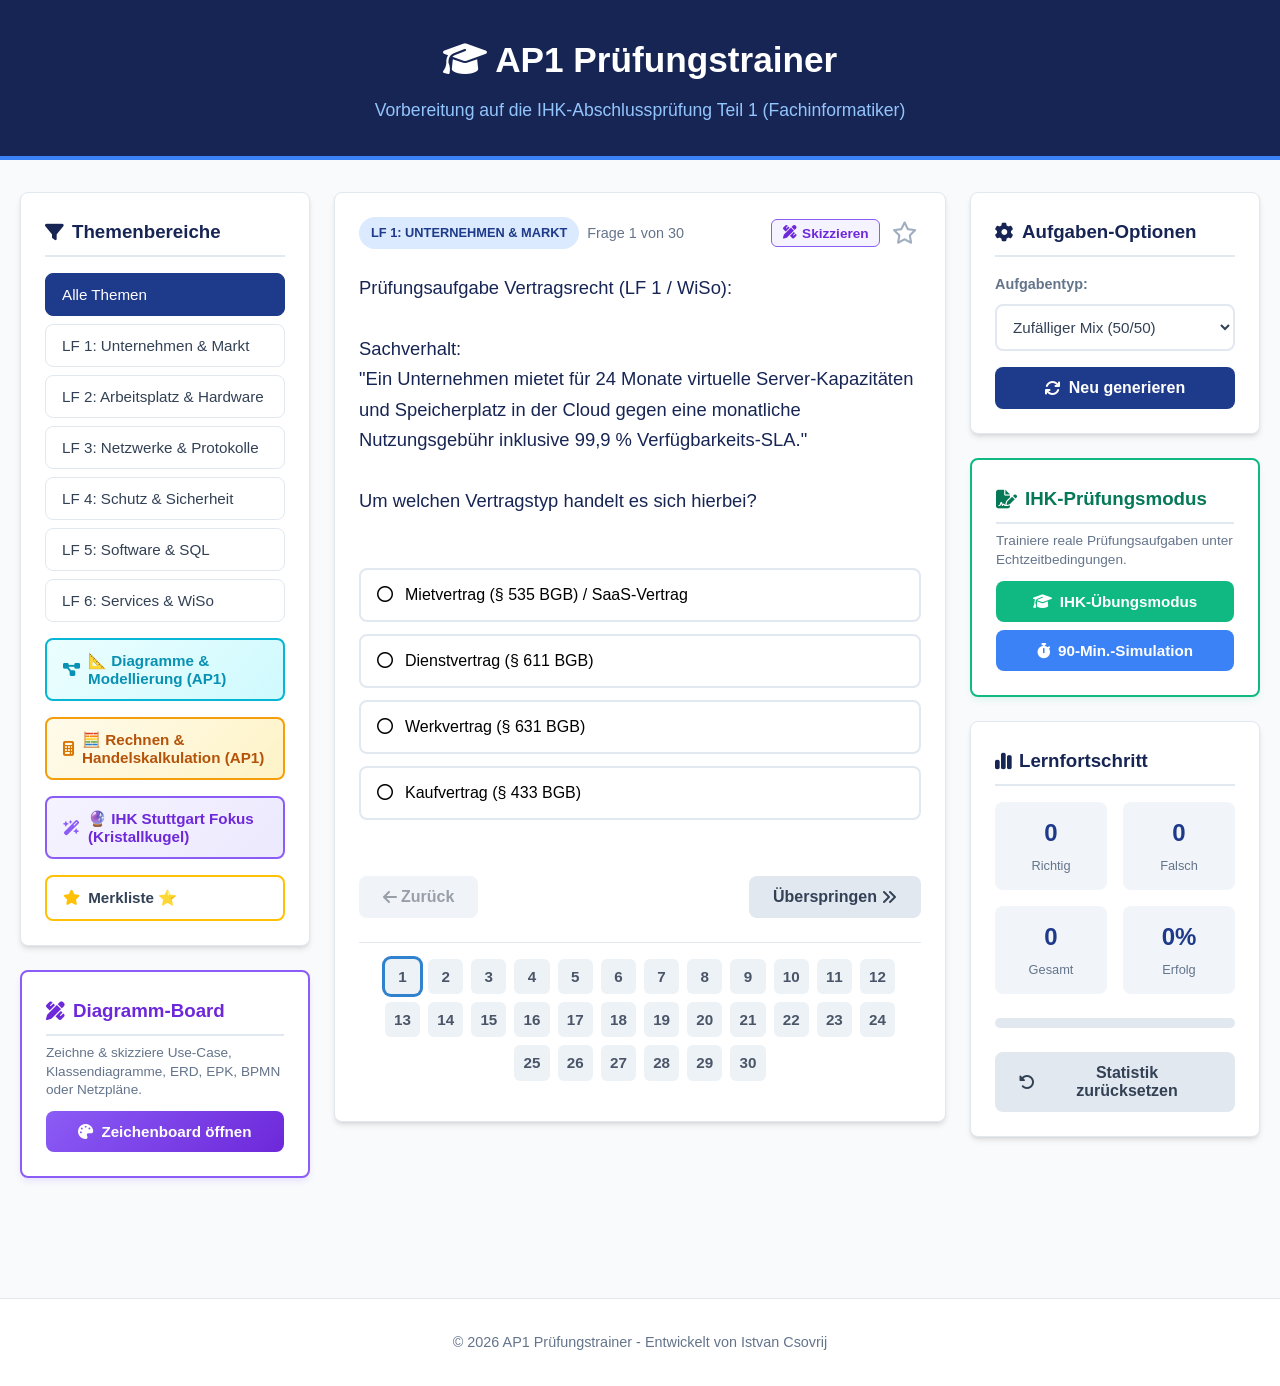
==== index.html @ 3b54e98a "fix(diagrams): prevent false diagram rendering on calculation questions and audit all musterloesunge" ====
<!DOCTYPE html>
<html lang="de">
<head>
    <meta charset="UTF-8">
    <meta http-equiv="refresh" content="0; url=AP1_Pruefungstrainer_Istvan_Csovrij/?v=73">
    <title>Weiterleitung zum AP1 Prüfungstrainer...</title>
    <script>
        window.location.replace("AP1_Pruefungstrainer_Istvan_Csovrij/" + (window.location.search || "?v=73"));
    </script>
</head>
<body style="font-family: sans-serif; text-align: center; padding: 3rem;">
    <h2>Weiterleitung zum AP1 Prüfungstrainer...</h2>
    <p><a href="AP1_Pruefungstrainer_Istvan_Csovrij/?v=73" style="color: #2563eb; font-weight: bold; font-size: 1.1rem;">Klicke hier, falls keine automatische Weiterleitung erfolgt</a>.</p>
</body>
</html>
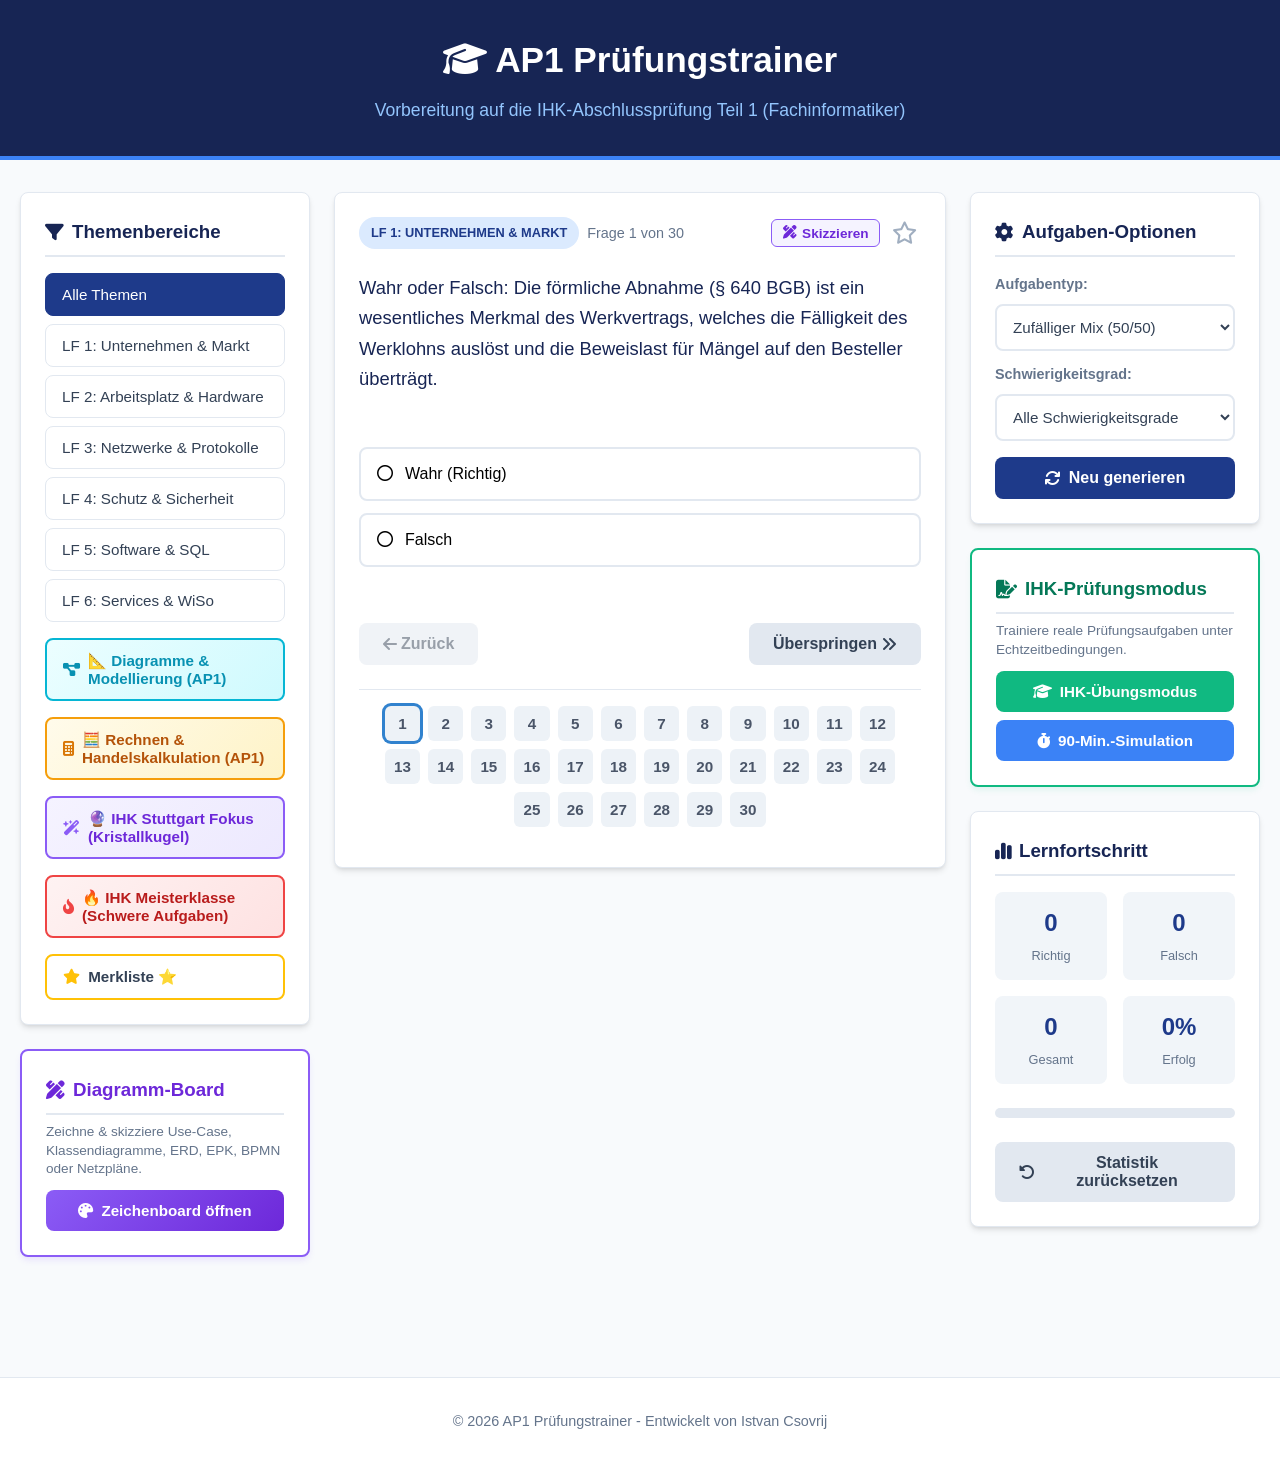
==== commit 39e3c6cf: "feat: add comprehensive IHK Meisterklasse (Hardcore difficulty mode) with 448+ advanced multi-step e" ====
--- a/index.html
+++ b/index.html
@@ -2,14 +2,14 @@
 <html lang="de">
 <head>
     <meta charset="UTF-8">
-    <meta http-equiv="refresh" content="0; url=AP1_Pruefungstrainer_Istvan_Csovrij/?v=73">
+    <meta http-equiv="refresh" content="0; url=AP1_Pruefungstrainer_Istvan_Csovrij/?v=74">
     <title>Weiterleitung zum AP1 Prüfungstrainer...</title>
     <script>
-        window.location.replace("AP1_Pruefungstrainer_Istvan_Csovrij/" + (window.location.search || "?v=73"));
+        window.location.replace("AP1_Pruefungstrainer_Istvan_Csovrij/" + (window.location.search || "?v=74"));
     </script>
 </head>
 <body style="font-family: sans-serif; text-align: center; padding: 3rem;">
     <h2>Weiterleitung zum AP1 Prüfungstrainer...</h2>
-    <p><a href="AP1_Pruefungstrainer_Istvan_Csovrij/?v=73" style="color: #2563eb; font-weight: bold; font-size: 1.1rem;">Klicke hier, falls keine automatische Weiterleitung erfolgt</a>.</p>
+    <p><a href="AP1_Pruefungstrainer_Istvan_Csovrij/?v=74" style="color: #2563eb; font-weight: bold; font-size: 1.1rem;">Klicke hier, falls keine automatische Weiterleitung erfolgt</a>.</p>
 </body>
 </html>
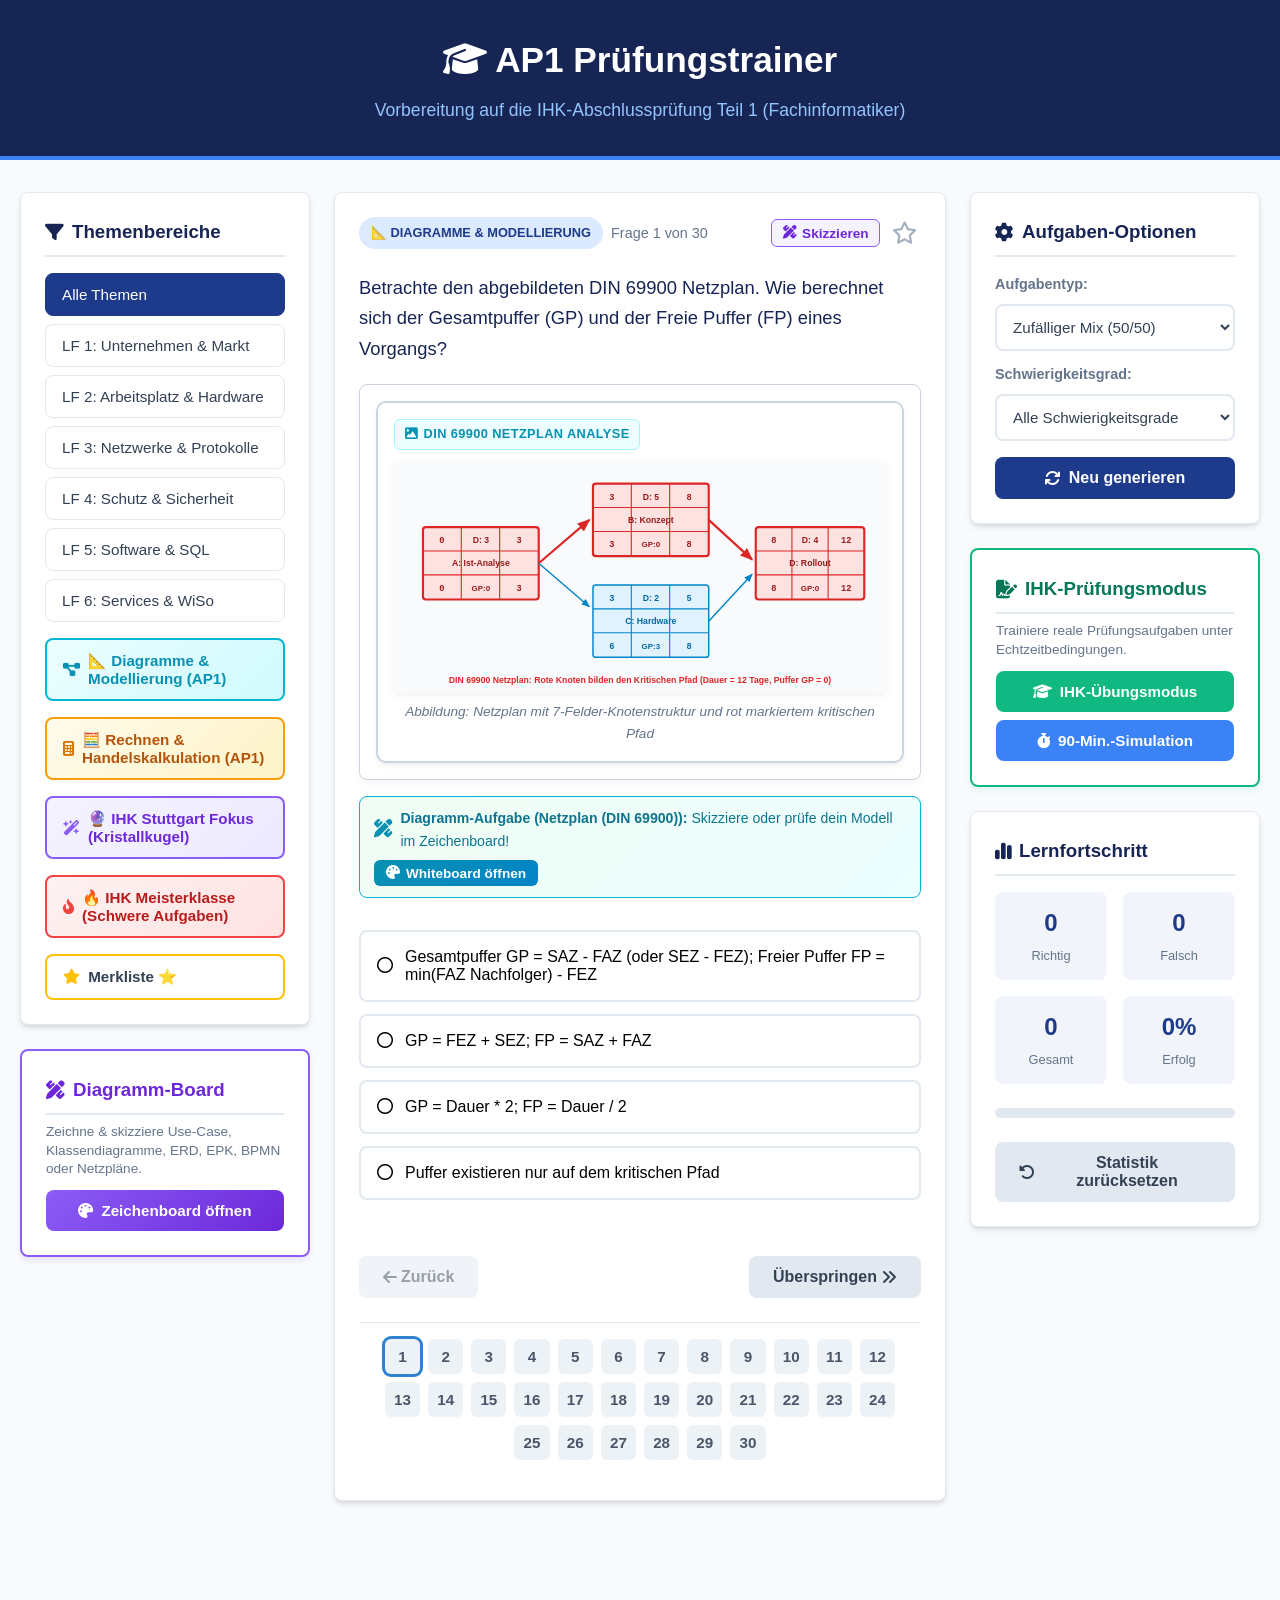
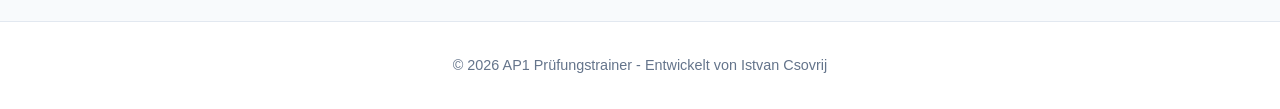
==== commit 0b56cf6f: "fix(diagrams): add dedicated svgs for rabattberechnung, loop types and tracing (v=75)" ====
--- a/index.html
+++ b/index.html
@@ -2,14 +2,14 @@
 <html lang="de">
 <head>
     <meta charset="UTF-8">
-    <meta http-equiv="refresh" content="0; url=AP1_Pruefungstrainer_Istvan_Csovrij/?v=74">
+    <meta http-equiv="refresh" content="0; url=AP1_Pruefungstrainer_Istvan_Csovrij/?v=75">
     <title>Weiterleitung zum AP1 Prüfungstrainer...</title>
     <script>
-        window.location.replace("AP1_Pruefungstrainer_Istvan_Csovrij/" + (window.location.search || "?v=74"));
+        window.location.replace("AP1_Pruefungstrainer_Istvan_Csovrij/" + (window.location.search || "?v=75"));
     </script>
 </head>
 <body style="font-family: sans-serif; text-align: center; padding: 3rem;">
     <h2>Weiterleitung zum AP1 Prüfungstrainer...</h2>
-    <p><a href="AP1_Pruefungstrainer_Istvan_Csovrij/?v=74" style="color: #2563eb; font-weight: bold; font-size: 1.1rem;">Klicke hier, falls keine automatische Weiterleitung erfolgt</a>.</p>
+    <p><a href="AP1_Pruefungstrainer_Istvan_Csovrij/?v=75" style="color: #2563eb; font-weight: bold; font-size: 1.1rem;">Klicke hier, falls keine automatische Weiterleitung erfolgt</a>.</p>
 </body>
 </html>
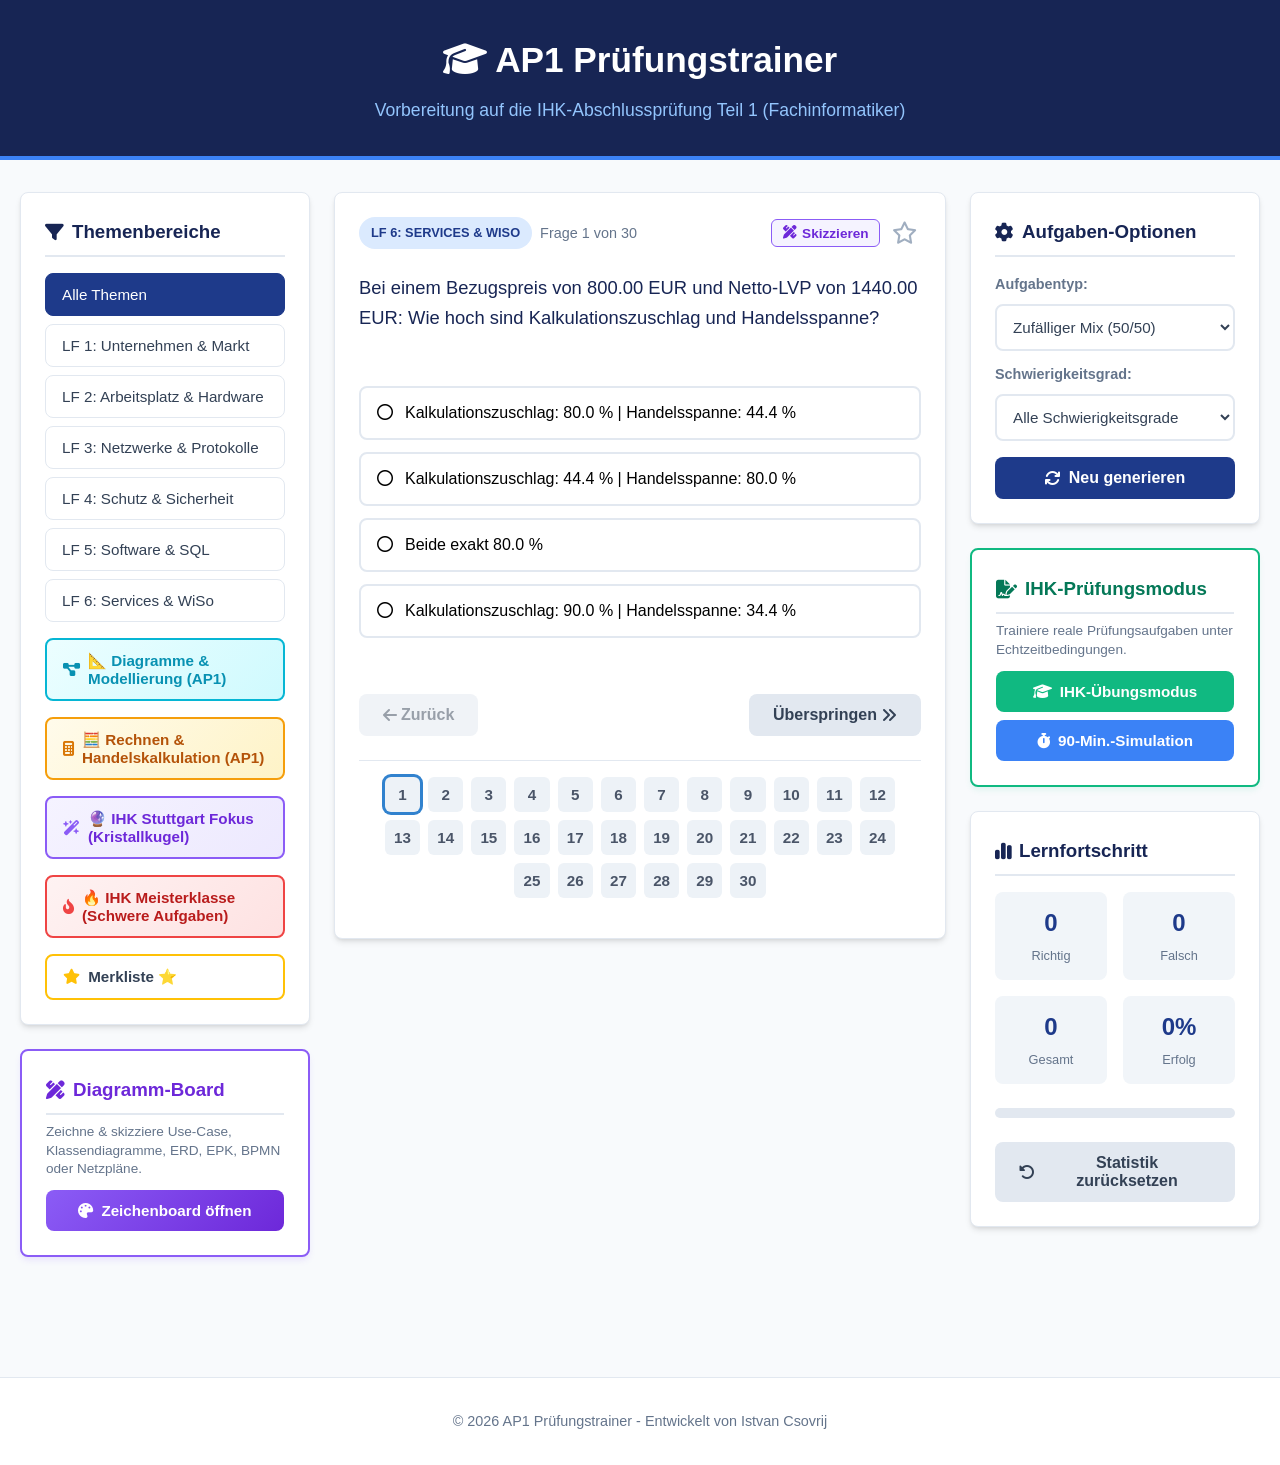
==== commit a5358a31: "fix(netzplan): add dedicated 9-node ERP, 5-node Rollout, 6-node CAD, and 4-node V1..V4 Netzplan SVGs" ====
--- a/index.html
+++ b/index.html
@@ -2,14 +2,14 @@
 <html lang="de">
 <head>
     <meta charset="UTF-8">
-    <meta http-equiv="refresh" content="0; url=AP1_Pruefungstrainer_Istvan_Csovrij/?v=75">
+    <meta http-equiv="refresh" content="0; url=AP1_Pruefungstrainer_Istvan_Csovrij/?v=76">
     <title>Weiterleitung zum AP1 Prüfungstrainer...</title>
     <script>
-        window.location.replace("AP1_Pruefungstrainer_Istvan_Csovrij/" + (window.location.search || "?v=75"));
+        window.location.replace("AP1_Pruefungstrainer_Istvan_Csovrij/" + (window.location.search || "?v=76"));
     </script>
 </head>
 <body style="font-family: sans-serif; text-align: center; padding: 3rem;">
     <h2>Weiterleitung zum AP1 Prüfungstrainer...</h2>
-    <p><a href="AP1_Pruefungstrainer_Istvan_Csovrij/?v=75" style="color: #2563eb; font-weight: bold; font-size: 1.1rem;">Klicke hier, falls keine automatische Weiterleitung erfolgt</a>.</p>
+    <p><a href="AP1_Pruefungstrainer_Istvan_Csovrij/?v=76" style="color: #2563eb; font-weight: bold; font-size: 1.1rem;">Klicke hier, falls keine automatische Weiterleitung erfolgt</a>.</p>
 </body>
 </html>
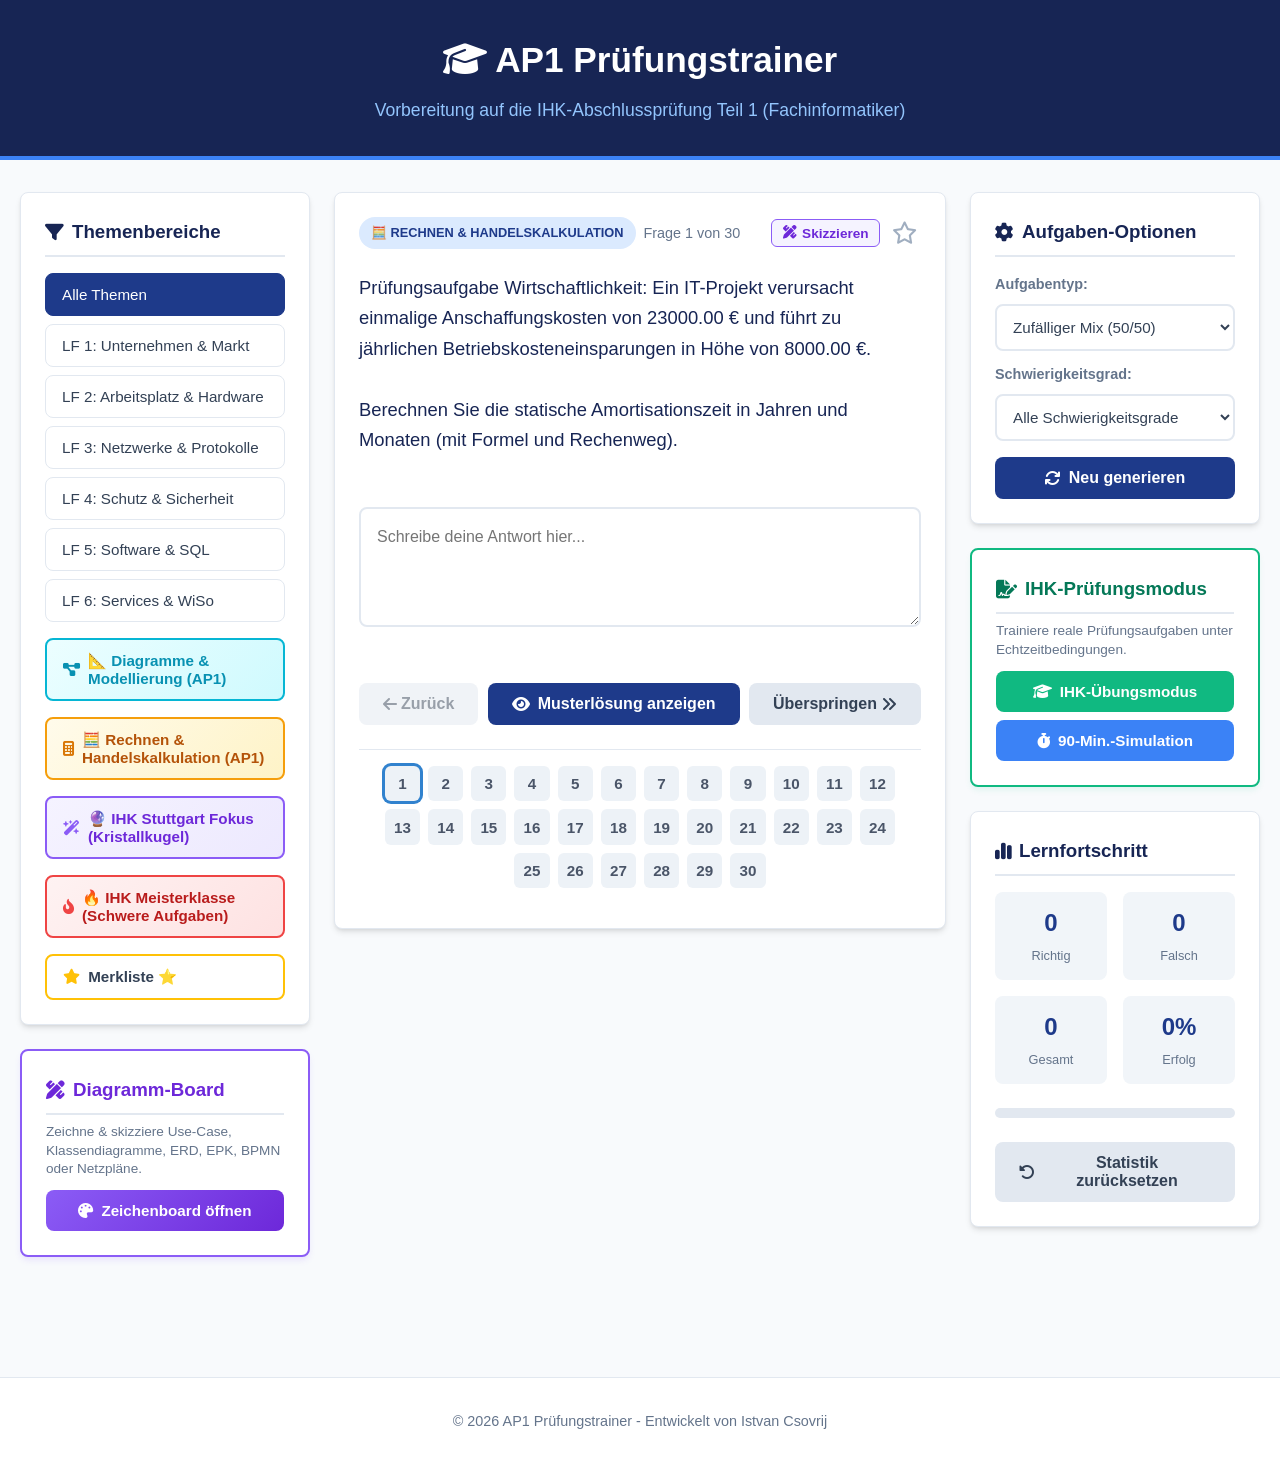
==== commit 98afe14b: "fix(diagrams): add tailored SVGs for Kurs/Teilnehmer, Ticket, Geldautomat, Zahlungsmethode and dynam" ====
--- a/index.html
+++ b/index.html
@@ -2,14 +2,14 @@
 <html lang="de">
 <head>
     <meta charset="UTF-8">
-    <meta http-equiv="refresh" content="0; url=AP1_Pruefungstrainer_Istvan_Csovrij/?v=76">
+    <meta http-equiv="refresh" content="0; url=AP1_Pruefungstrainer_Istvan_Csovrij/?v=77">
     <title>Weiterleitung zum AP1 Prüfungstrainer...</title>
     <script>
-        window.location.replace("AP1_Pruefungstrainer_Istvan_Csovrij/" + (window.location.search || "?v=76"));
+        window.location.replace("AP1_Pruefungstrainer_Istvan_Csovrij/" + (window.location.search || "?v=77"));
     </script>
 </head>
 <body style="font-family: sans-serif; text-align: center; padding: 3rem;">
     <h2>Weiterleitung zum AP1 Prüfungstrainer...</h2>
-    <p><a href="AP1_Pruefungstrainer_Istvan_Csovrij/?v=76" style="color: #2563eb; font-weight: bold; font-size: 1.1rem;">Klicke hier, falls keine automatische Weiterleitung erfolgt</a>.</p>
+    <p><a href="AP1_Pruefungstrainer_Istvan_Csovrij/?v=77" style="color: #2563eb; font-weight: bold; font-size: 1.1rem;">Klicke hier, falls keine automatische Weiterleitung erfolgt</a>.</p>
 </body>
 </html>
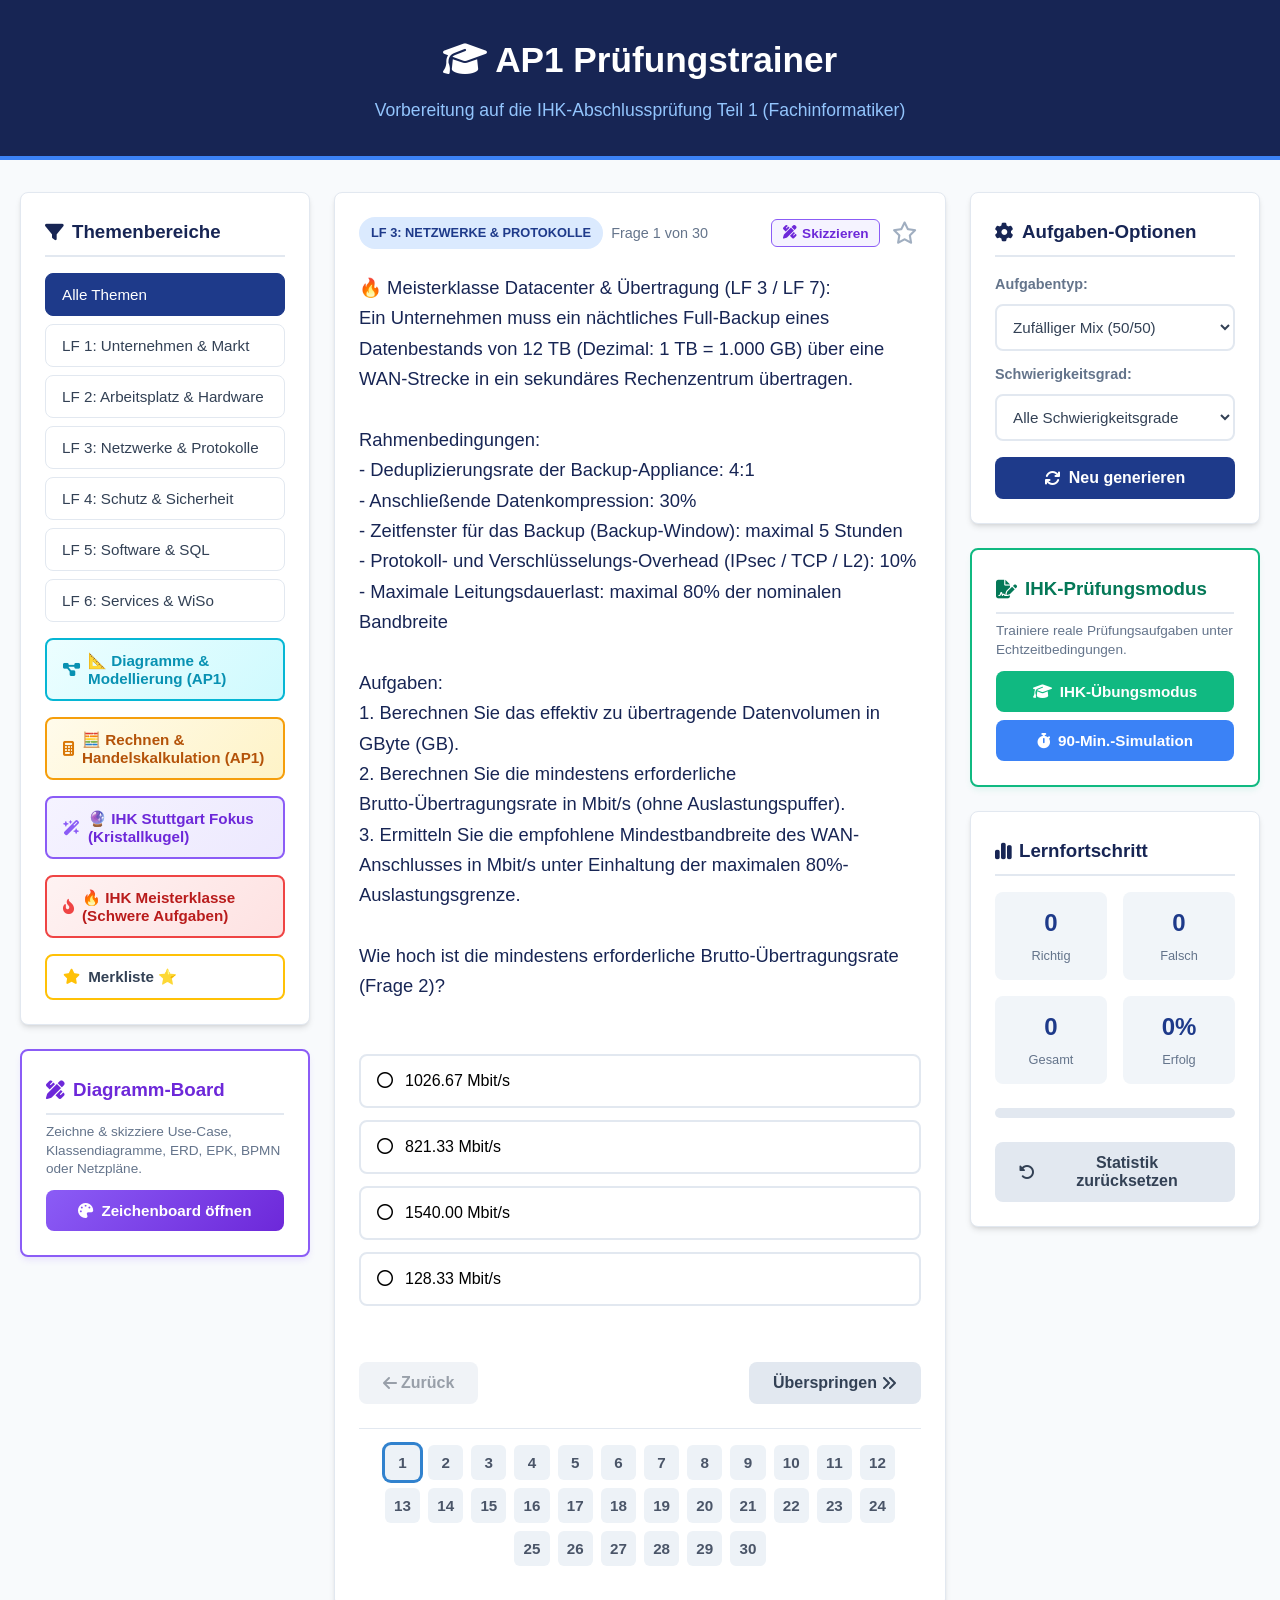
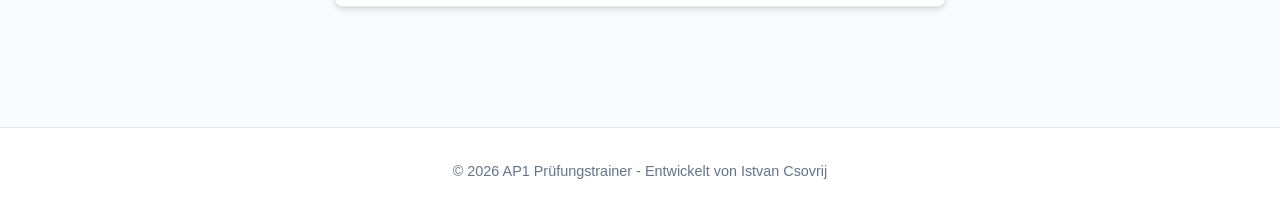
==== commit 6169f264: "fix(diagrams): add tailored ERD relational schema SVG for Ticketsystem, Geraet vererbung, Sequenz, Z" ====
--- a/index.html
+++ b/index.html
@@ -2,14 +2,14 @@
 <html lang="de">
 <head>
     <meta charset="UTF-8">
-    <meta http-equiv="refresh" content="0; url=AP1_Pruefungstrainer_Istvan_Csovrij/?v=77">
+    <meta http-equiv="refresh" content="0; url=AP1_Pruefungstrainer_Istvan_Csovrij/?v=78">
     <title>Weiterleitung zum AP1 Prüfungstrainer...</title>
     <script>
-        window.location.replace("AP1_Pruefungstrainer_Istvan_Csovrij/" + (window.location.search || "?v=77"));
+        window.location.replace("AP1_Pruefungstrainer_Istvan_Csovrij/" + (window.location.search || "?v=78"));
     </script>
 </head>
 <body style="font-family: sans-serif; text-align: center; padding: 3rem;">
     <h2>Weiterleitung zum AP1 Prüfungstrainer...</h2>
-    <p><a href="AP1_Pruefungstrainer_Istvan_Csovrij/?v=77" style="color: #2563eb; font-weight: bold; font-size: 1.1rem;">Klicke hier, falls keine automatische Weiterleitung erfolgt</a>.</p>
+    <p><a href="AP1_Pruefungstrainer_Istvan_Csovrij/?v=78" style="color: #2563eb; font-weight: bold; font-size: 1.1rem;">Klicke hier, falls keine automatische Weiterleitung erfolgt</a>.</p>
 </body>
 </html>
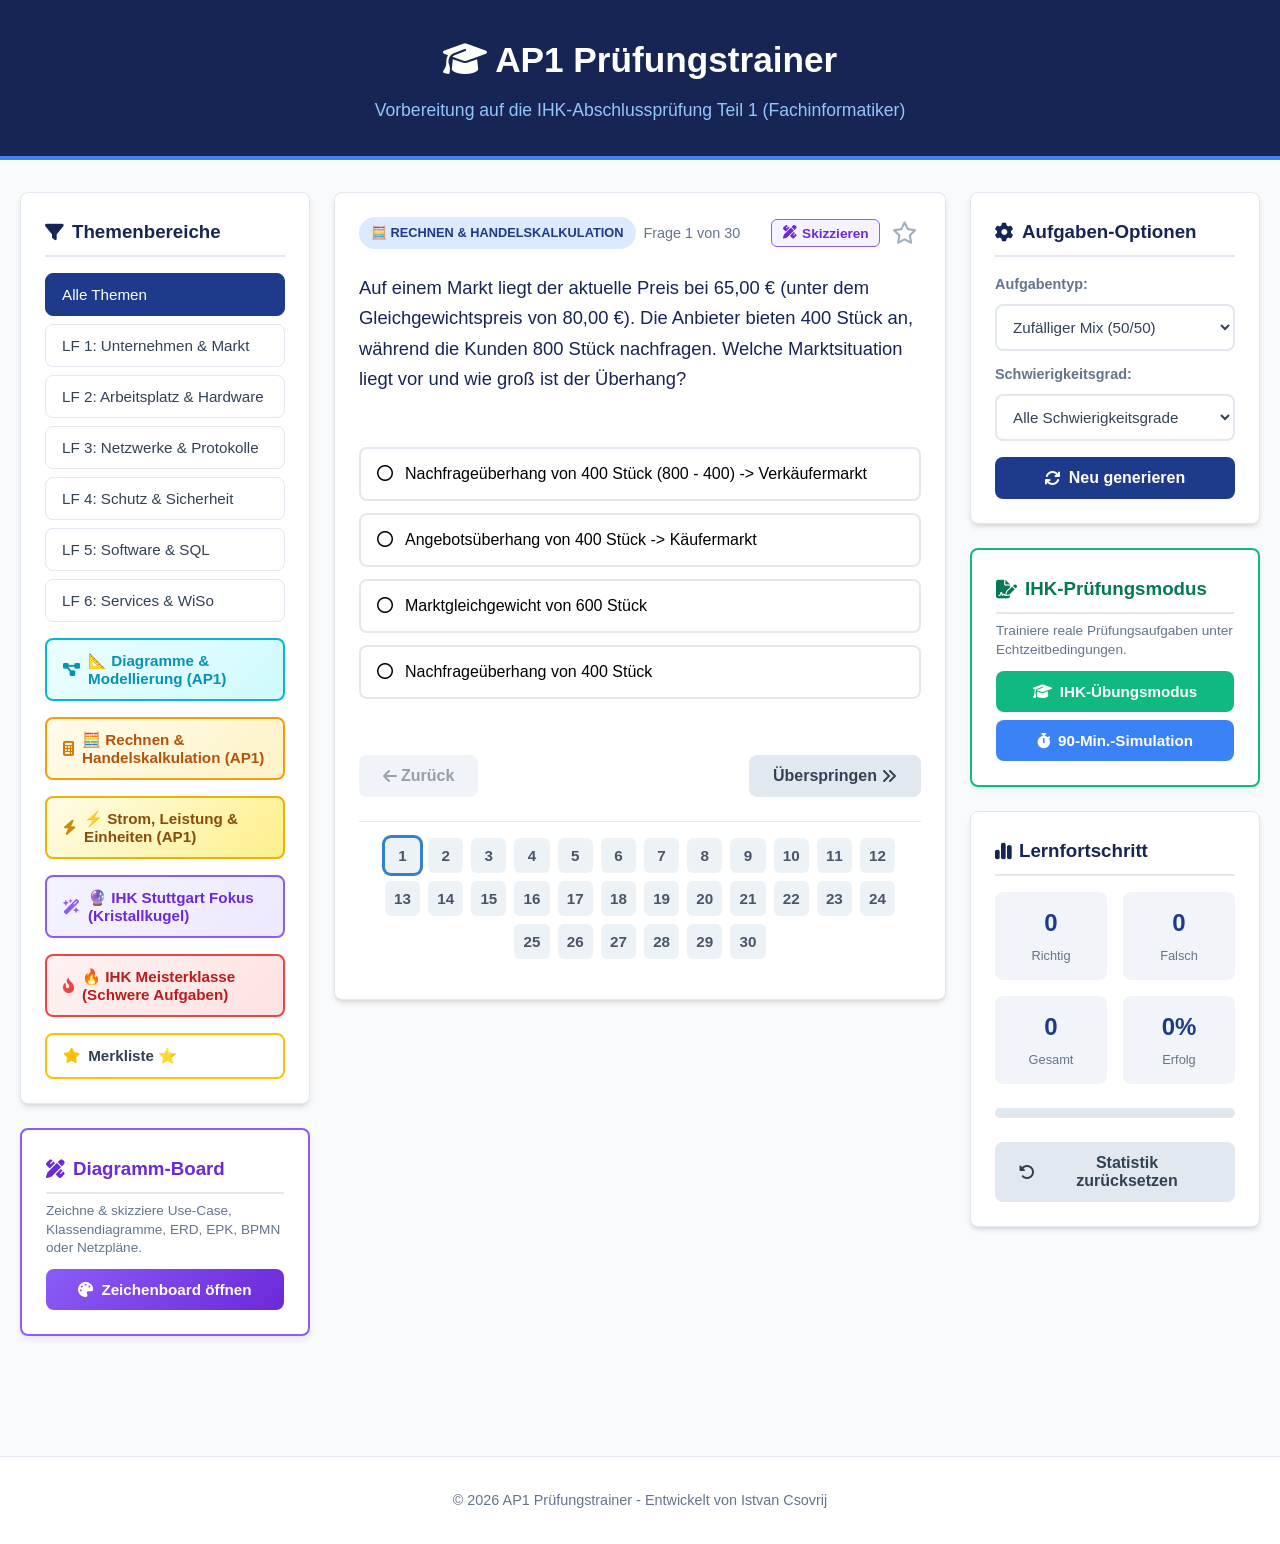
==== commit e0afa269: "feat(power-calc): add dedicated Strom & Leistung calculation tile with 14 complex IHK questions (v=7" ====
--- a/index.html
+++ b/index.html
@@ -2,14 +2,14 @@
 <html lang="de">
 <head>
     <meta charset="UTF-8">
-    <meta http-equiv="refresh" content="0; url=AP1_Pruefungstrainer_Istvan_Csovrij/?v=78">
+    <meta http-equiv="refresh" content="0; url=AP1_Pruefungstrainer_Istvan_Csovrij/?v=79">
     <title>Weiterleitung zum AP1 Prüfungstrainer...</title>
     <script>
-        window.location.replace("AP1_Pruefungstrainer_Istvan_Csovrij/" + (window.location.search || "?v=78"));
+        window.location.replace("AP1_Pruefungstrainer_Istvan_Csovrij/" + (window.location.search || "?v=79"));
     </script>
 </head>
 <body style="font-family: sans-serif; text-align: center; padding: 3rem;">
     <h2>Weiterleitung zum AP1 Prüfungstrainer...</h2>
-    <p><a href="AP1_Pruefungstrainer_Istvan_Csovrij/?v=78" style="color: #2563eb; font-weight: bold; font-size: 1.1rem;">Klicke hier, falls keine automatische Weiterleitung erfolgt</a>.</p>
+    <p><a href="AP1_Pruefungstrainer_Istvan_Csovrij/?v=79" style="color: #2563eb; font-weight: bold; font-size: 1.1rem;">Klicke hier, falls keine automatische Weiterleitung erfolgt</a>.</p>
 </body>
 </html>
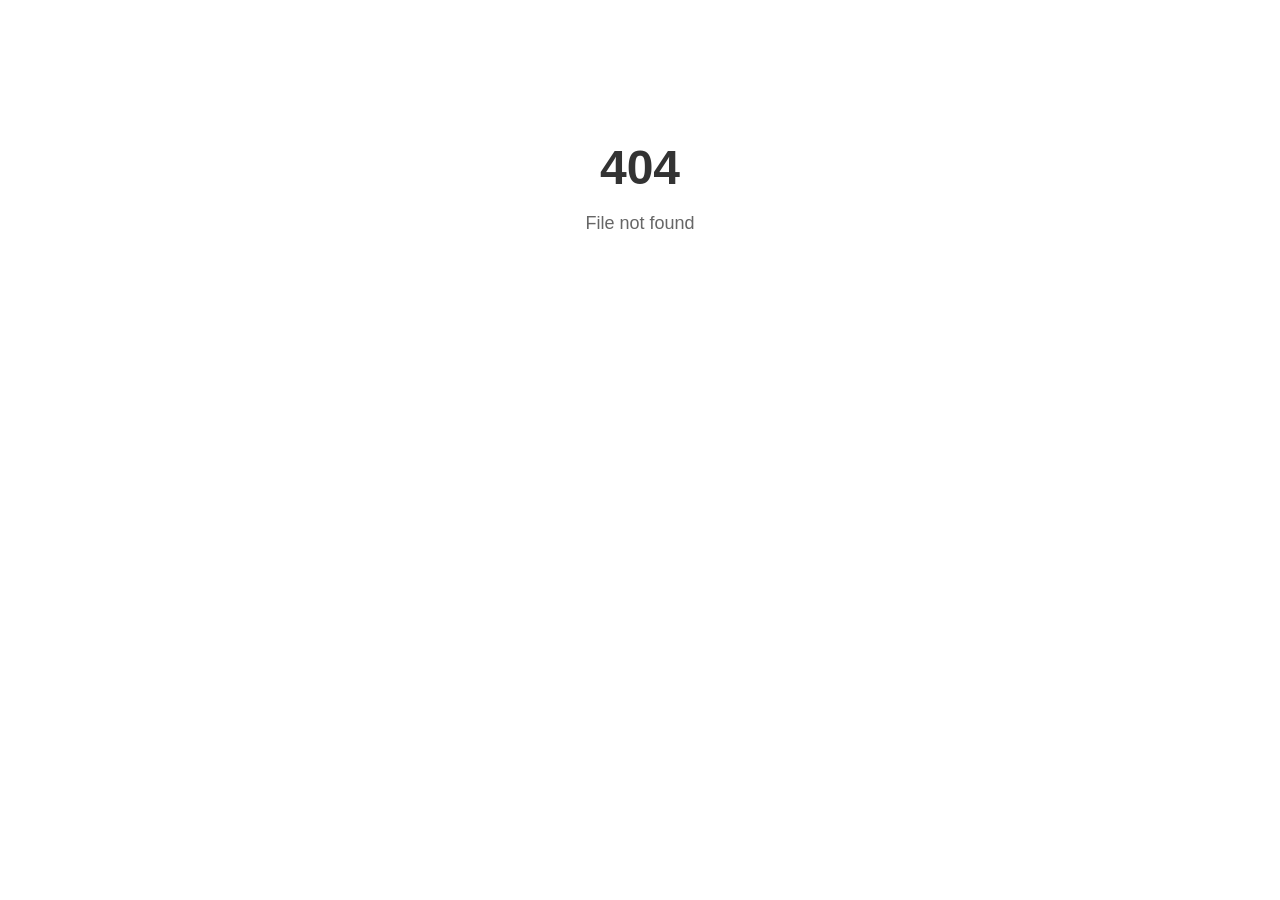
==== commit d4dec69b: "Rename to trainer_geheim_77 and protect path" ====
--- a/index.html
+++ b/index.html
@@ -2,14 +2,10 @@
 <html lang="de">
 <head>
     <meta charset="UTF-8">
-    <meta http-equiv="refresh" content="0; url=AP1_Pruefungstrainer_Istvan_Csovrij/?v=79">
-    <title>Weiterleitung zum AP1 Prüfungstrainer...</title>
-    <script>
-        window.location.replace("AP1_Pruefungstrainer_Istvan_Csovrij/" + (window.location.search || "?v=79"));
-    </script>
+    <title>404 Not Found</title>
 </head>
-<body style="font-family: sans-serif; text-align: center; padding: 3rem;">
-    <h2>Weiterleitung zum AP1 Prüfungstrainer...</h2>
-    <p><a href="AP1_Pruefungstrainer_Istvan_Csovrij/?v=79" style="color: #2563eb; font-weight: bold; font-size: 1.1rem;">Klicke hier, falls keine automatische Weiterleitung erfolgt</a>.</p>
+<body style="font-family: -apple-system, BlinkMacSystemFont, 'Segoe UI', Roboto, sans-serif; text-align: center; padding-top: 100px; color: #333;">
+    <h1 style="font-size: 48px; margin-bottom: 10px;">404</h1>
+    <p style="font-size: 18px; color: #666;">File not found</p>
 </body>
 </html>
